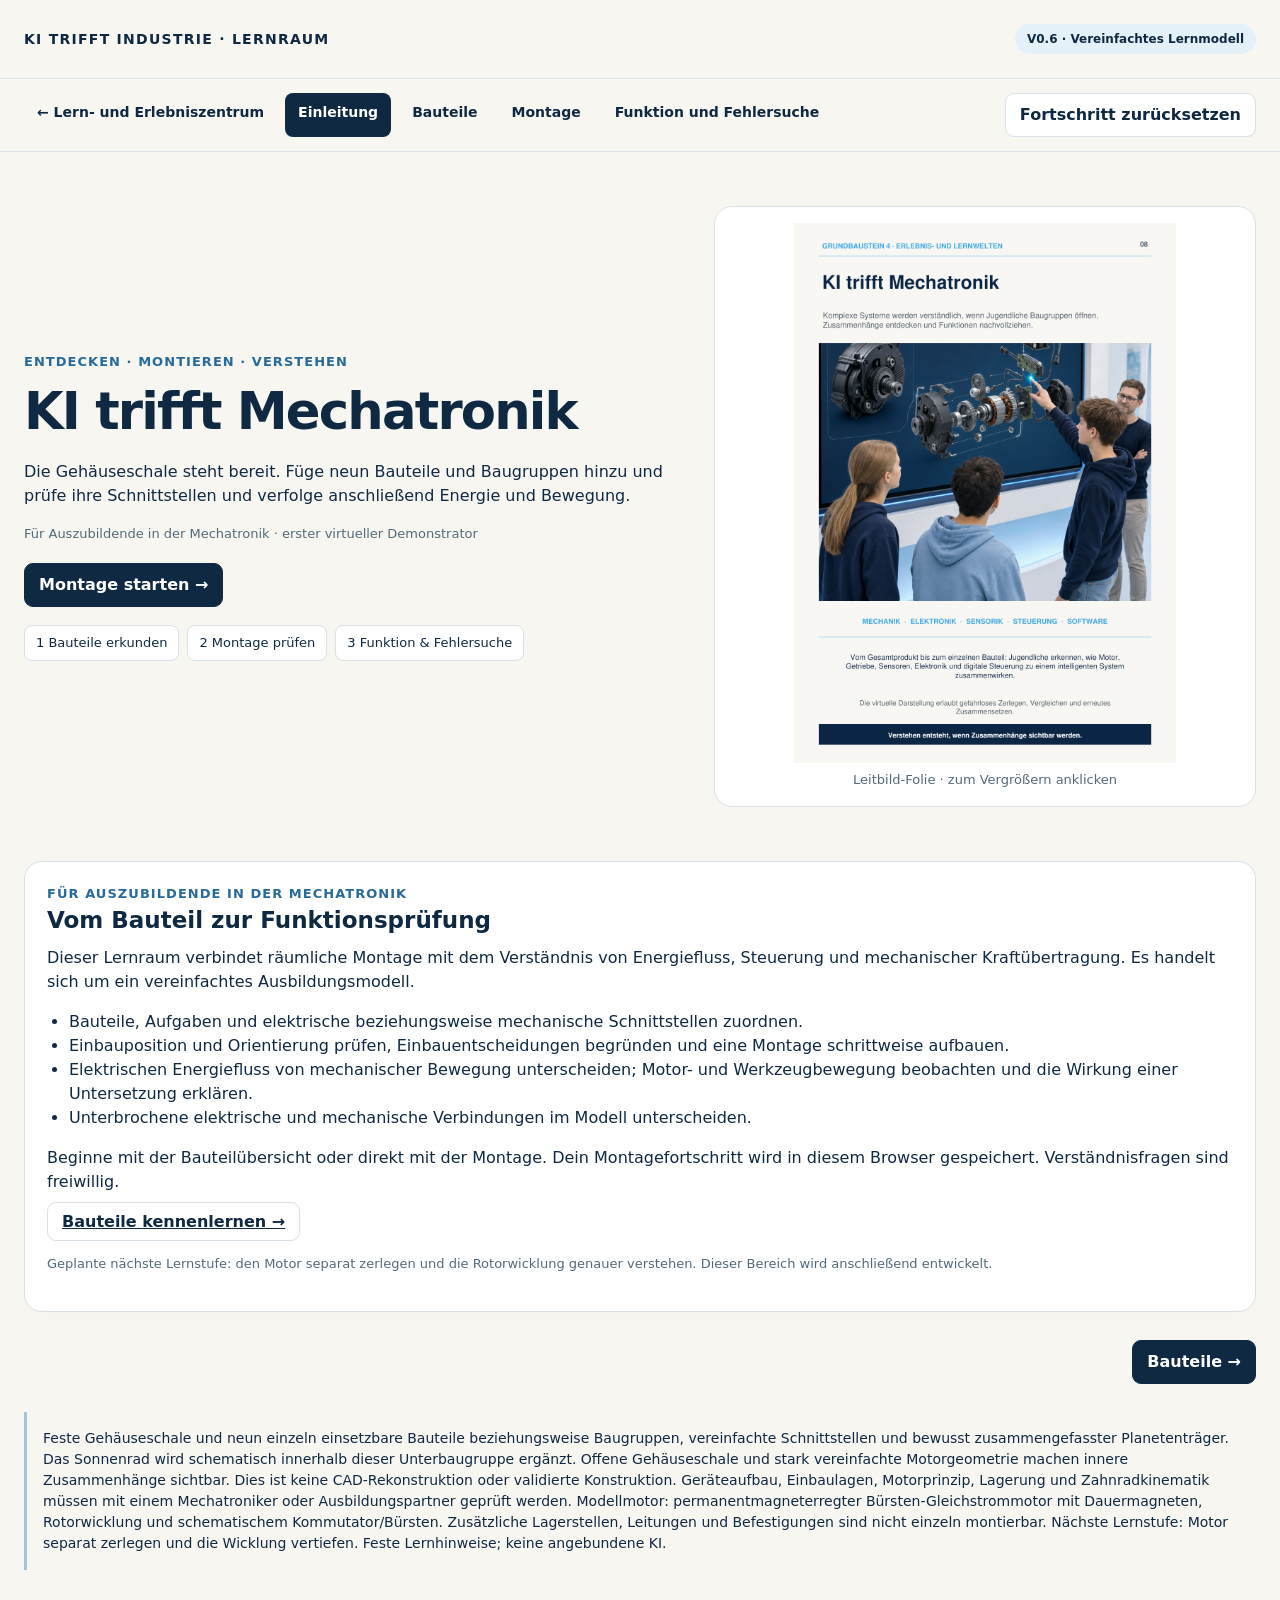
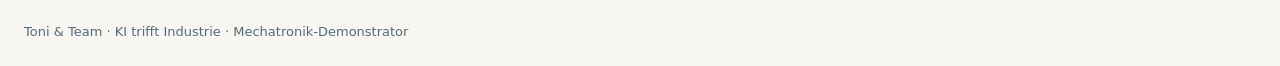
==== lernraum-mechatronik/index.html @ cbbf8dbd "Add files via upload" ====
<!doctype html>
<html lang="de"><head><meta charset="utf-8"><meta name="viewport" content="width=device-width,initial-scale=1"><title>Einleitung · KI trifft Mechatronik</title><style>
:root{--navy:#102943;--blue:#286b9a;--light:#e4f1f8;--cream:#f8f6f0;--line:#d7e1e7;--green:#267052}*{box-sizing:border-box}body{margin:0;background:var(--cream);color:var(--navy);font:16px/1.5 system-ui,sans-serif}button,input,select{font:inherit}button{cursor:pointer}button:focus-visible,input:focus-visible,select:focus-visible{outline:3px solid #eeac37;outline-offset:3px}button:disabled{cursor:not-allowed;opacity:.48}header,main,footer{max-width:1280px;margin:auto;padding:24px}header{display:flex;justify-content:space-between;align-items:center;font-weight:700;border-bottom:1px solid var(--line)}.brand{font-size:14px;letter-spacing:.09em}.tag{font-size:12px;background:var(--light);padding:6px 12px;border-radius:20px}.hero{display:grid;grid-template-columns:1.2fr 1fr;gap:40px;align-items:center;padding:30px 0}h1{font-size:clamp(32px,4vw,54px);line-height:1.1;margin:12px 0 20px;letter-spacing:-.035em}h2{font-size:23px;margin:0 0 8px}h3{font-size:18px;margin:0 0 12px}p{margin:8px 0 16px}.eyebrow{color:var(--blue);font-weight:700;font-size:13px;letter-spacing:.08em;text-transform:uppercase}.hero img{width:100%;max-height:540px;object-fit:contain;background:white;border-radius:18px}.hero-image{min-height:200px;background:white;border:1px solid var(--line);border-radius:18px;display:grid;place-items:center;padding:16px}.hero-image small{color:var(--blue)}.intro{max-width:640px}.steps{display:flex;gap:8px;flex-wrap:wrap}.steps span{font-size:13px;padding:7px 11px;background:white;border:1px solid var(--line);border-radius:8px}.workspace{display:grid;grid-template-columns:minmax(0,2fr) minmax(260px,1fr);gap:22px}.card{background:white;border:1px solid var(--line);border-radius:18px;padding:22px;box-shadow:0 6px 20px #10294304}.card-head{display:flex;align-items:center;justify-content:space-between;gap:16px;flex-wrap:wrap}.small{font-size:13px;color:#536a7b}.progress{height:7px;background:var(--light);border-radius:9px;margin:14px 0 8px;overflow:hidden}.progress div{height:100%;background:var(--blue);transition:width .3s}.assembly{position:relative;aspect-ratio:1.32;min-height:340px;margin:16px 0;background:linear-gradient(135deg,#f8fbfd,#eef4f8);border-radius:14px;overflow:hidden}.assembly>svg{width:100%;height:100%;position:absolute;inset:0}.slot{position:absolute;border:2px dashed #9db7c9;background:#ffffffd9;border-radius:12px;padding:5px;font-size:11px;font-weight:650;color:var(--navy);display:flex;flex-direction:column;justify-content:center;align-items:center;gap:1px;min-height:55px}.slot svg{width:100%;height:45px}.slot.installed{border:2px solid var(--green);background:#edf7f1}.slot.selected-target{outline:3px solid #97c9e8}.slot[data-id="battery"]{left:40%;top:75%;width:26%;height:18%}.slot[data-id="switch"]{left:43%;top:49%;width:23%;height:17%}.slot[data-id="motor"]{left:46%;top:20%;width:21%;height:20%}.slot[data-id="gear"]{left:25%;top:20%;width:20%;height:20%}.slot[data-id="chuck"]{left:5%;top:20%;width:19%;height:20%}.slot[data-id="housing"]{right:3%;top:54%;width:25%;height:18%}.parts{display:grid;grid-template-columns:1fr 1fr;gap:10px;margin-top:18px}.part{border:1px solid var(--line);background:#f9fbfc;border-radius:12px;padding:12px 7px;color:var(--navy);min-height:104px;font-size:13px;font-weight:650}.part{font-size:16px}.part svg{display:block;width:100%;height:52px;margin-bottom:7px}.part.active{border:2px solid var(--blue);background:var(--light)}.part.done{background:#eef6f1;border-color:#a9cbbc}.detail{margin-top:16px;padding:15px;border-radius:12px;background:var(--light);min-height:175px}.detail strong{display:block;margin-bottom:5px}.detail p{font-size:16px}.btn{border:1px solid var(--line);border-radius:9px;padding:9px 14px;background:white;color:var(--navy);font-weight:650}.primary{background:var(--navy);color:white;border-color:var(--navy)}.notice{padding:13px 16px;background:#f1f6f9;border-radius:10px;margin:14px 0;font-size:14px;min-height:48px}.notice.success{background:#edf7f1}.question{margin-top:20px}.answers{display:grid;gap:8px;margin:12px 0}.answer{text-align:left;border:1px solid var(--line);border-radius:9px;padding:11px 14px;background:white;color:var(--navy)}.answer.correct{background:#edf7f1;border-color:var(--green)}.test{margin-top:22px}.controls{display:flex;gap:14px;align-items:center;flex-wrap:wrap;margin:18px 0}.controls label{font-size:14px;font-weight:650}input[type=range]{vertical-align:middle;max-width:160px}select{border:1px solid var(--line);border-radius:8px;padding:8px;background:white;color:var(--navy)}.test-grid{display:grid;grid-template-columns:1fr 1fr;gap:22px}.machine{background:#f0f6fa;border-radius:14px;padding:20px}.flow{display:flex;gap:10px;align-items:center;flex-wrap:wrap}.flow span{background:white;border:1px solid var(--line);border-radius:8px;padding:8px;font-size:13px}.flow i{font-style:normal;color:#8b9ead}.running .flow i{color:#2379a8;animation:pulse .8s infinite alternate}.rotors{display:flex;justify-content:space-around;gap:10px;margin:20px 0}.rotor{display:flex;flex-direction:column;align-items:center;font-size:13px;gap:8px}.wheel{width:66px;height:66px;border:7px solid #327ca5;border-radius:50%;position:relative;background:white}.wheel:before,.wheel:after{content:"";position:absolute;background:var(--navy);left:22px;top:0;width:8px;height:52px}.wheel:after{transform:rotate(90deg)}.running .motor-wheel{animation:spin var(--motor-speed,.7s) linear infinite}.running:not(.broken-mechanical) .chuck-wheel{animation:spin var(--chuck-speed,1.8s) linear infinite}.reverse .wheel{animation-direction:reverse!important}.running.broken-electrical .wheel{animation:none}.running.broken-electrical .flow i{animation:none;color:#8b9ead}.fault{border-top:1px solid var(--line);padding-top:18px;margin-top:18px}.fault label{display:block;font-weight:650;font-size:14px;margin:8px 0}.fault select{width:100%}.footnote{margin:24px 0 4px;padding:16px;border-left:3px solid #9fc7de;font-size:14px}.sr-only{position:absolute;width:1px;height:1px;overflow:hidden;clip:rect(0,0,0,0)}@keyframes spin{to{transform:rotate(360deg)}}@keyframes pulse{to{opacity:.35}}@media(prefers-reduced-motion:reduce){*{animation-duration:3s!important;transition:none!important}}@media(max-width:800px){header,main,footer{padding:18px}.hero{grid-template-columns:1fr;gap:20px}.hero-image{min-height:120px}.hero img{max-height:420px}.workspace,.test-grid{grid-template-columns:1fr}.assembly{min-height:330px}.parts{grid-template-columns:repeat(3,1fr)}.detail{min-height:0}.slot{font-size:10px}.slot svg{height:36px}}@media(max-width:420px){.card{padding:15px}.parts{grid-template-columns:1fr 1fr}.assembly{min-height:310px}.slot[data-id="housing"]{right:1%;width:28%}.brand{font-size:11px}.tag{font-size:10px}}
#canvas-wrap{position:relative;height:560px;border-radius:14px;overflow:hidden;background:#eff5fa;margin:16px 0}#scene{display:block;width:100%;height:100%;touch-action:none;cursor:grab}#canvas-wrap.dragging{outline:3px solid #72b7df}#target{position:absolute;width:90px;height:90px;border:2px dashed #287bb1;border-radius:50%;transform:translate(-50%,-50%);pointer-events:none;background:#b1d8ec25;display:grid;place-items:center;color:#102943;font-weight:700}#target[hidden]{display:none}.scene-caption{position:absolute;bottom:12px;left:16px;font-size:12px;pointer-events:none}.scene-tools{display:flex;gap:8px;align-items:center;flex-wrap:wrap;margin-top:15px}.parts{gap:8px}.part{font-size:13px;min-height:90px;touch-action:none;user-select:none}.part svg{height:34px}.answer{display:block;width:100%;margin:8px 0}.flow{padding:16px;background:#edf5fa;border-radius:10px;margin-top:14px}.running i{animation:pulse .7s infinite alternate;color:#287bb1}#webgl-fallback{padding:28px;font-size:16px}.fallback-parts{display:grid;grid-template-columns:1fr 1fr;gap:10px}.fallback-parts span{padding:9px;background:white;border:1px solid #d7e1e7;border-radius:8px}@media(max-width:800px){#canvas-wrap{height:430px}.parts{grid-template-columns:repeat(2,1fr)}.part{font-size:16px}}@media(max-width:420px){#canvas-wrap{height:370px}.scene-tools{font-size:13px}}
#target{width:22px;height:22px;background:#287bb1;border:3px solid white;box-shadow:0 0 0 3px #287bb155}#target span{position:absolute;left:26px;white-space:nowrap;font-size:12px;padding:3px 6px;background:#fffffff0;border-radius:4px}.function-layout{display:grid;grid-template-columns:minmax(0,1.15fr) minmax(0,1fr);gap:20px;margin-top:18px}.function-controls{grid-column:1;grid-row:1}.function-diagnosis{grid-column:1;grid-row:2;margin-top:0}.function-live{grid-column:2;grid-row:1 / 3;align-self:start;background:#eef5f9;border:1px solid #c9dce7;padding:20px;border-radius:14px;position:sticky;top:16px}.function-live svg{display:block;width:100%;height:auto}.live-states{display:flex;flex-wrap:wrap;gap:8px;margin:12px 0}.live-states span{background:white;border:1px solid #c8dce8;border-radius:8px;padding:7px 10px;font-size:14px;font-weight:650}@media(max-width:800px){.function-layout{grid-template-columns:1fr}.function-controls{grid-column:1;grid-row:1}.function-live{grid-column:1;grid-row:2;position:static}.function-diagnosis{grid-column:1;grid-row:3}.function-live svg{max-height:330px}}

.main-nav{display:flex;gap:8px;flex-wrap:wrap;max-width:1280px;margin:auto;padding:14px 24px;border-bottom:1px solid var(--line)}.main-nav a{padding:9px 13px;border-radius:8px;color:var(--navy);font-size:14px;font-weight:650;text-decoration:none}.main-nav a[aria-current=page]{background:var(--navy);color:white}.main-nav a:focus-visible,.page-links a:focus-visible{outline:3px solid #eeac37;outline-offset:3px}.page-heading{padding:24px 0}.page-heading h1{font-size:clamp(30px,4vw,46px)}.page-heading p{max-width:780px}.page-links{display:flex;justify-content:space-between;gap:15px;flex-wrap:wrap;margin:28px 0}.page-links a{display:inline-block;text-decoration:none}.intro-learning{margin:24px 0}.intro-learning ul{padding-left:22px}.page-intro .workspace,.page-intro .test,.page-bauteile .hero,.page-bauteile .test,.page-montage .hero,.page-montage .test,.page-funktion .hero,.page-funktion .workspace{display:none}.page-bauteile .workspace{display:block}.page-bauteile .workspace>.card:first-child{display:none}.page-bauteile .parts{grid-template-columns:repeat(5,minmax(0,1fr))}.page-bauteile aside>.controls,.page-bauteile aside>.small:last-child{display:none}.page-bauteile .detail{max-width:900px}.page-bauteile .part{min-height:130px;font-size:15px}.page-bauteile .part svg{height:52px}.page-funktion .test{margin-top:0}.page-montage .workspace{margin-top:0}@media(max-width:800px){.page-bauteile .parts{grid-template-columns:repeat(2,minmax(0,1fr))}.main-nav{padding:12px 18px}.main-nav a{padding:9px;font-size:13px}}

.fault-steps{display:flex;flex-wrap:wrap;gap:6px;list-style:decimal inside;padding:0;margin:16px 0}.fault-steps li{background:#edf3f7;border-radius:8px;padding:8px 10px;font-size:13px}.fault-steps li.current{background:#102943;color:white}.fault-compare{width:100%;border-collapse:collapse;margin:16px 0;font-size:13px}.fault-compare caption{text-align:left;font-weight:650;margin-bottom:7px}.fault-compare th,.fault-compare td{text-align:left;padding:9px;border:1px solid #d5e2eb}.fault-compare th{background:#edf5fa}.live-cause{font-size:14px;font-weight:650;color:#9b2940}.live-cause:empty{display:none}.tag.test-active{background:#d9f0e3;color:#1c6544}#fault-next strong{display:block}#fault-next p{margin:5px 0}

.live-cause.repaired{color:#267052}
</style></head><body class="page-intro" data-page="intro"><header><span class="brand">KI TRIFFT INDUSTRIE · LERNRAUM</span><span class="tag">V0.6 · Vereinfachtes Lernmodell</span></header><nav class="main-nav" aria-label="Lernraum-Navigation"><a href="../lernzentrum.html">← Lern- und Erlebniszentrum</a><a href="index.html" aria-current="page">Einleitung</a><a href="bauteile.html">Bauteile</a><a href="montage.html">Montage</a><a href="funktion.html">Funktion und Fehlersuche</a><button class="btn" id="reset" style="margin-left:auto">Fortschritt zurücksetzen</button></nav><main><section class="hero"><div class="intro"><div class="eyebrow">Entdecken · Montieren · Verstehen</div><h1>KI trifft Mechatronik</h1><p>Die Gehäuseschale steht bereit. Füge neun Bauteile und Baugruppen hinzu und prüfe ihre Schnittstellen und verfolge anschließend Energie und Bewegung.</p><p class="small">Für Auszubildende in der Mechatronik · erster virtueller Demonstrator</p><a class="btn primary" href="montage.html" style="display:inline-block;text-decoration:none;margin:4px 0 18px">Montage starten →</a><div class="steps"><span>1 Bauteile erkunden</span><span>2 Montage prüfen</span><span>3 Funktion & Fehlersuche</span></div></div><div class="hero-image"><button class="image-open" id="image-open" aria-label="Leitbild-Folie vergrößern" style="border:0;background:white;width:100%;padding:0"><img src="[data-uri]" alt="Leitbild: KI trifft Mechatronik – technische Baugruppe in auseinandergezogener Darstellung" onerror="this.hidden=true;this.nextElementSibling.hidden=false"><small hidden>Technische Baugruppen sichtbar machen.</small></button><span class="small">Leitbild-Folie · zum Vergrößern anklicken</span></div></section><section class="card intro-learning"><div class="eyebrow">Für Auszubildende in der Mechatronik</div><h2>Vom Bauteil zur Funktionsprüfung</h2><p>Dieser Lernraum verbindet räumliche Montage mit dem Verständnis von Energiefluss, Steuerung und mechanischer Kraftübertragung. Es handelt sich um ein vereinfachtes Ausbildungsmodell.</p><ul><li>Bauteile, Aufgaben und elektrische beziehungsweise mechanische Schnittstellen zuordnen.</li><li>Einbauposition und Orientierung prüfen, Einbauentscheidungen begründen und eine Montage schrittweise aufbauen.</li><li>Elektrischen Energiefluss von mechanischer Bewegung unterscheiden; Motor- und 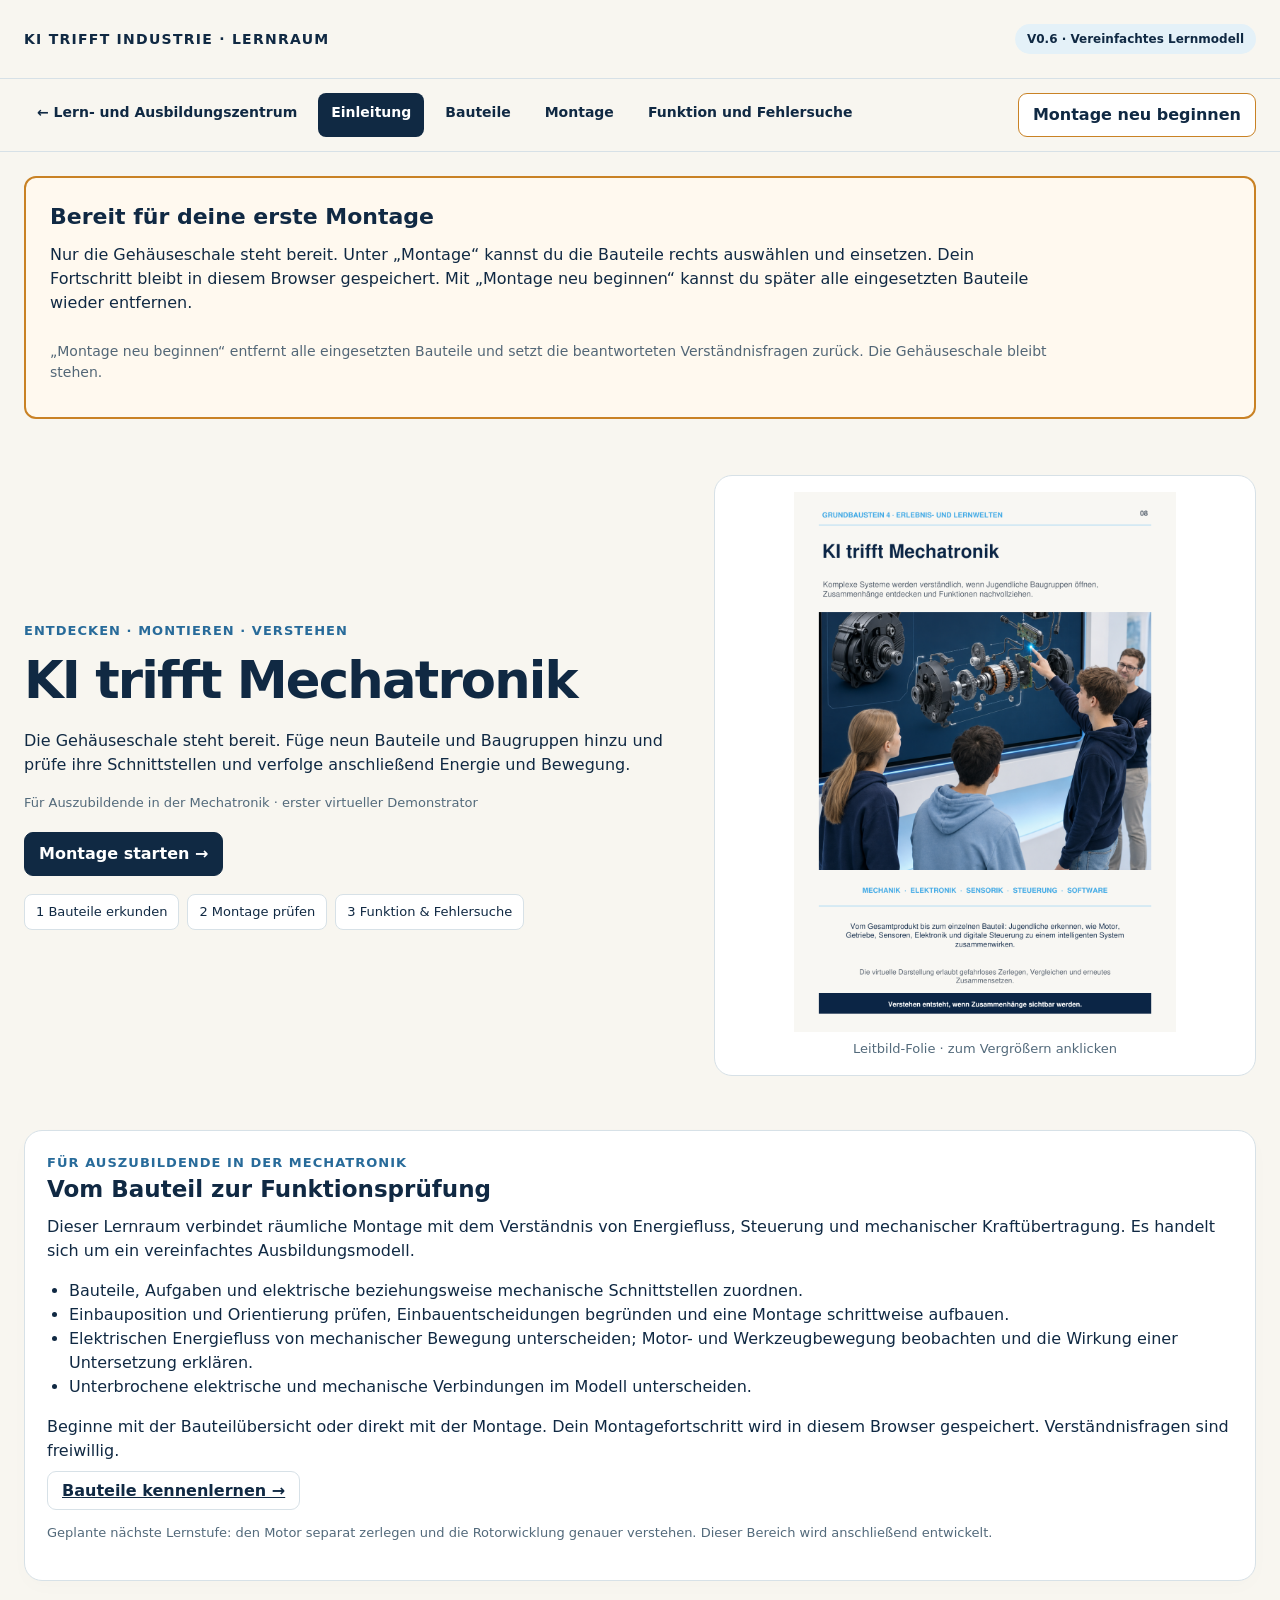
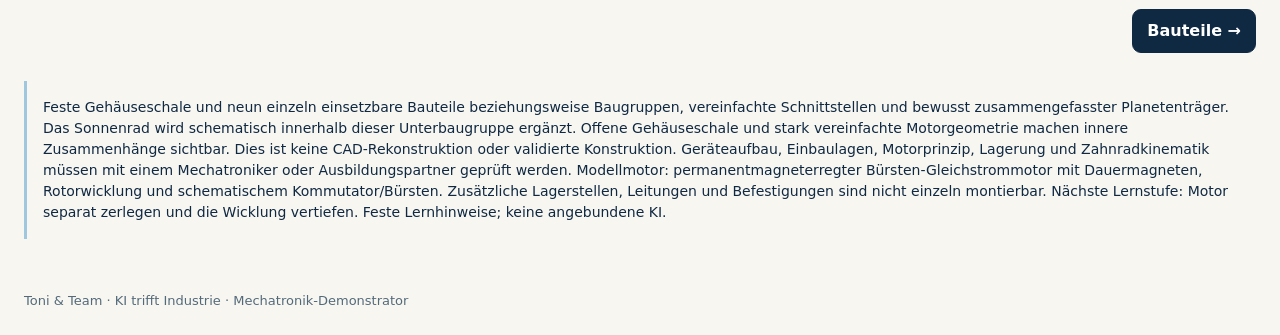
